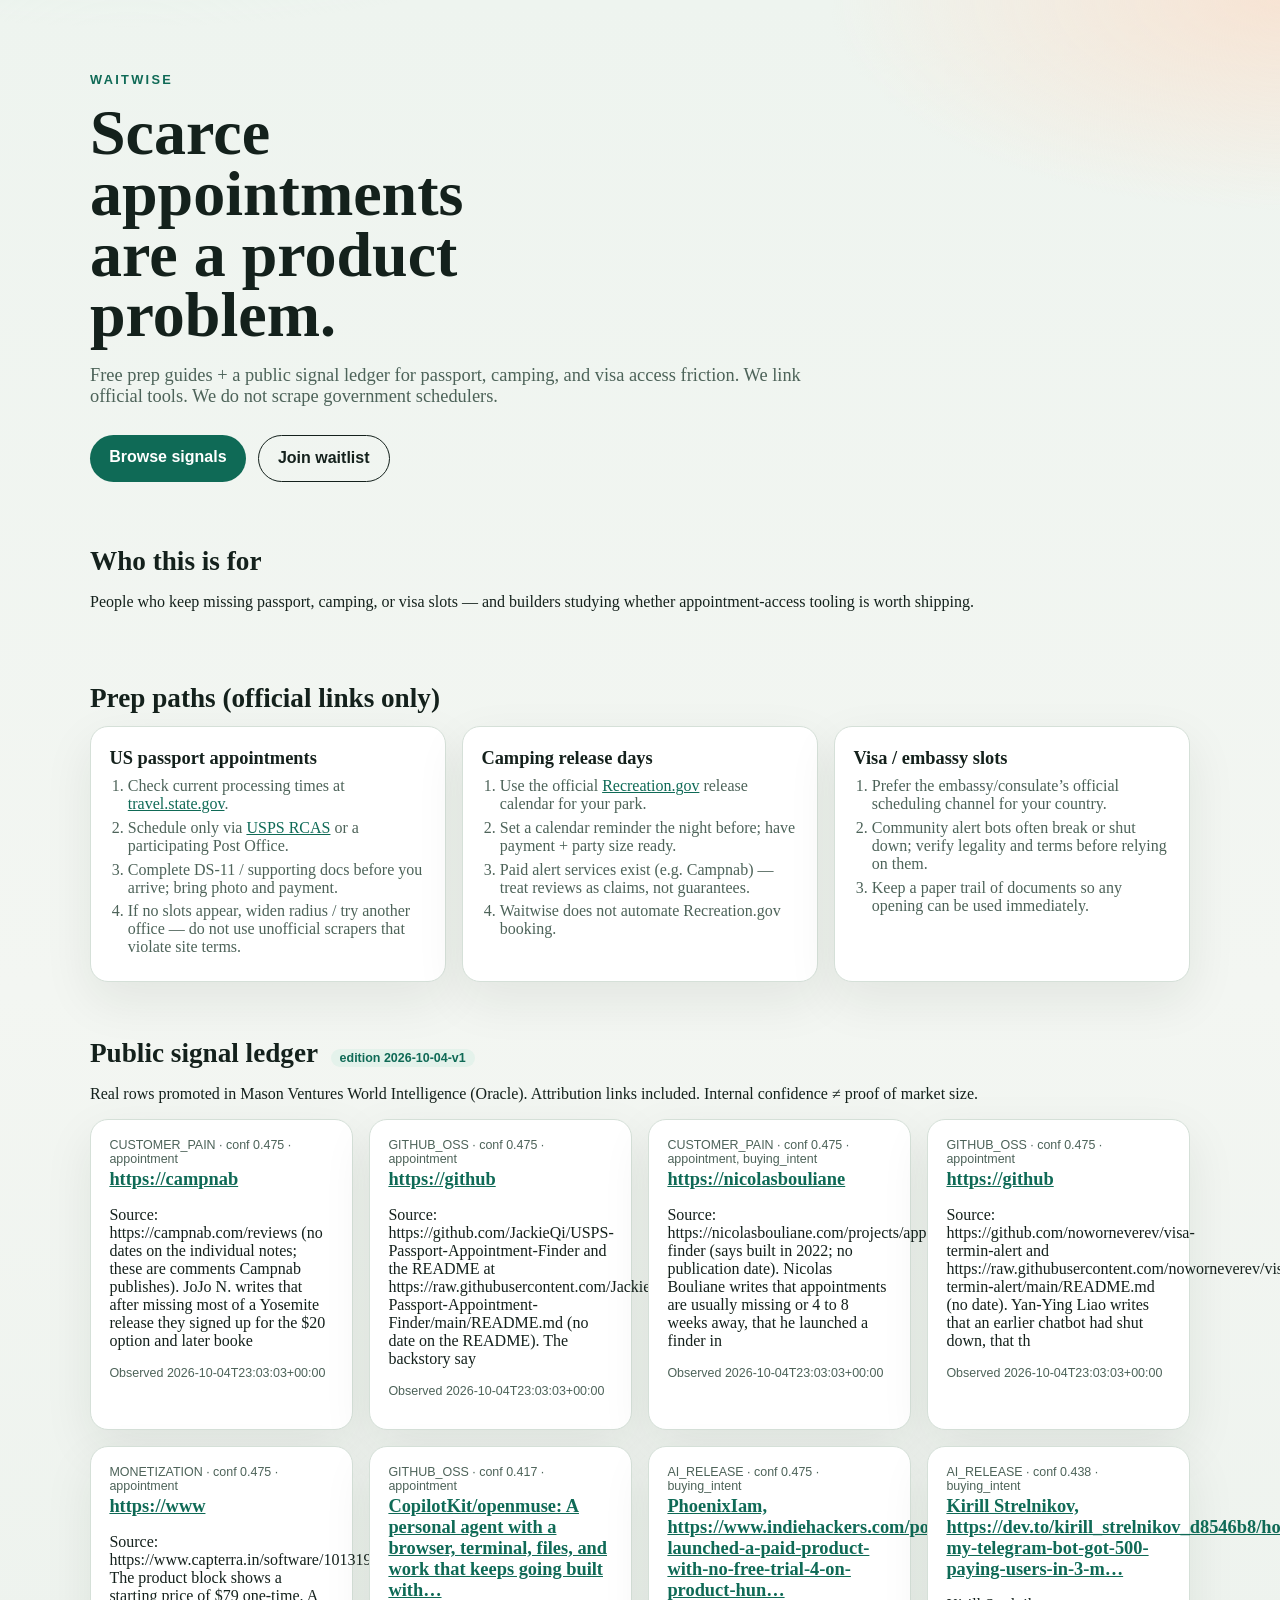
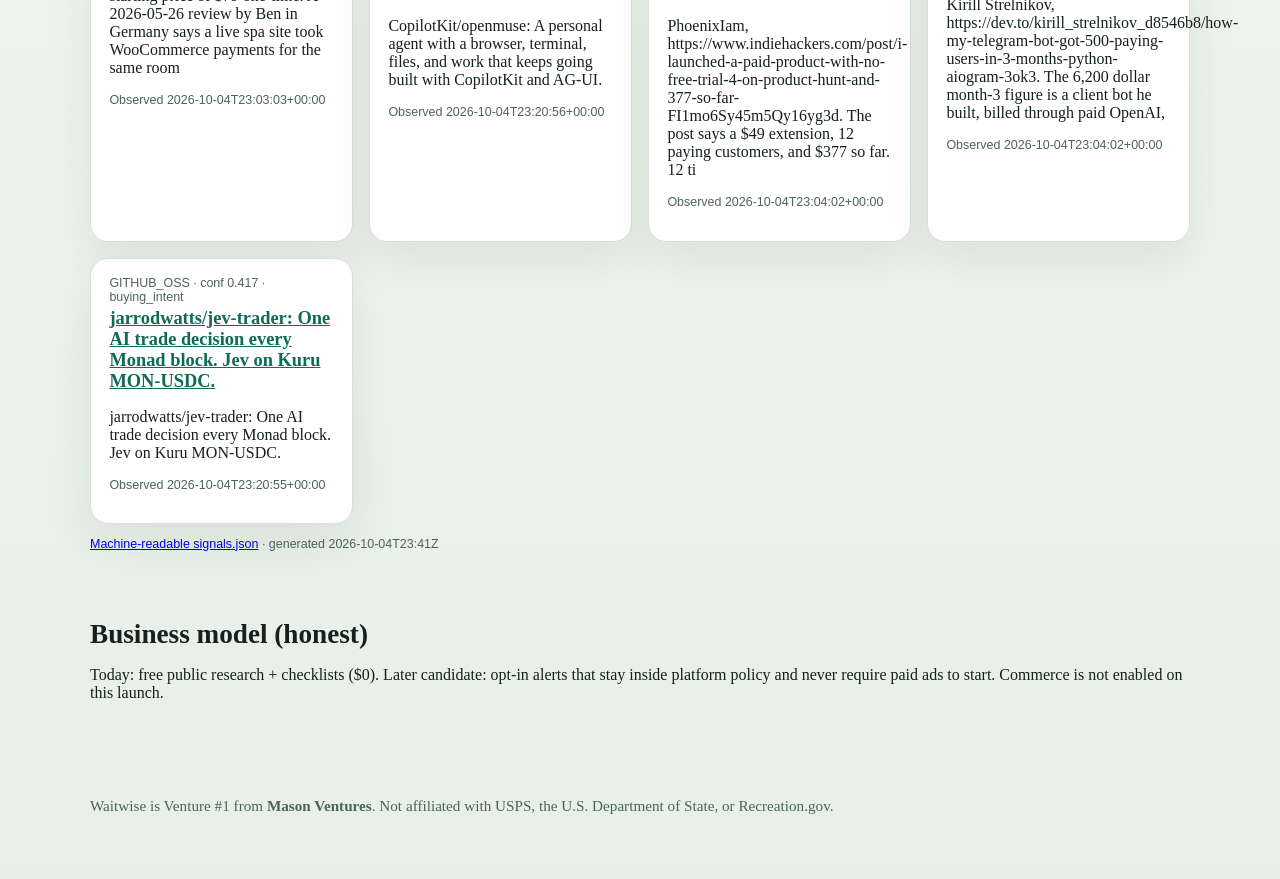
==== site/index.html @ 5b92182c "Launch Waitwise Venture #1: appointment-access guides and public signal ledger." ====
<!doctype html>
<html lang="en">
<head>
  <meta charset="utf-8" />
  <meta name="viewport" content="width=device-width, initial-scale=1" />
  <title>Waitwise — scarce appointment access, without the scrape</title>
  <meta name="description" content="Free public guides and a demand-signal ledger for passport, camping, and visa appointment friction. Official links only. Built by Mason Ventures." />
  <link rel="stylesheet" href="styles.css" />
</head>
<body>
  <header class="hero">
    <p class="brand">Waitwise</p>
    <h1>Scarce appointments are a product problem.</h1>
    <p class="lede">Free prep guides + a public signal ledger for passport, camping, and visa access friction. We link official tools. We do not scrape government schedulers.</p>
    <div class="cta">
      <a class="primary" href="#signals">Browse signals</a>
      <a class="secondary" href="https://github.com/masondaxton/waitwise/issues/new?labels=waitlist&title=Waitlist%3A%20alert%20me%20when%20legitimate%20alerts%20ship">Join waitlist</a>
    </div>
  </header>

  <main>
    <section>
      <h2>Who this is for</h2>
      <p>People who keep missing passport, camping, or visa slots — and builders studying whether appointment-access tooling is worth shipping.</p>
    </section>

    <section>
      <h2>Prep paths (official links only)</h2>
      <div class="grid">
        <article class="card">
          <h3>US passport appointments</h3>
          <ol>
            <li>Check current processing times at <a href="https://travel.state.gov/en/passports/apply/help/processing-time.html">travel.state.gov</a>.</li>
            <li>Schedule only via <a href="https://tools.usps.com/rcas.htm">USPS RCAS</a> or a participating Post Office.</li>
            <li>Complete DS-11 / supporting docs before you arrive; bring photo and payment.</li>
            <li>If no slots appear, widen radius / try another office — do not use unofficial scrapers that violate site terms.</li>
          </ol>
        </article>
        <article class="card">
          <h3>Camping release days</h3>
          <ol>
            <li>Use the official <a href="https://www.recreation.gov/">Recreation.gov</a> release calendar for your park.</li>
            <li>Set a calendar reminder the night before; have payment + party size ready.</li>
            <li>Paid alert services exist (e.g. Campnab) — treat reviews as claims, not guarantees.</li>
            <li>Waitwise does not automate Recreation.gov booking.</li>
          </ol>
        </article>
        <article class="card">
          <h3>Visa / embassy slots</h3>
          <ol>
            <li>Prefer the embassy/consulate’s official scheduling channel for your country.</li>
            <li>Community alert bots often break or shut down; verify legality and terms before relying on them.</li>
            <li>Keep a paper trail of documents so any opening can be used immediately.</li>
          </ol>
        </article>
      </div>
    </section>

    <section id="signals">
      <h2>Public signal ledger <span class="pill">edition 2026-10-04-v1</span></h2>
      <p>Real rows promoted in Mason Ventures World Intelligence (Oracle). Attribution links included. Internal confidence ≠ proof of market size.</p>
      <div class="grid">
        
<article class="card">
  <div class="meta">CUSTOMER_PAIN · conf 0.475 · appointment</div>
  <h3><a href="https://campnab.com/reviews" rel="noopener noreferrer">https://campnab</a></h3>
  <p>Source: https://campnab.com/reviews (no dates on the individual notes; these are comments Campnab publishes). JoJo N. writes that after missing most of a Yosemite release they signed up for the $20 option and later booke</p>
  <p class="obs">Observed 2026-10-04T23:03:03+00:00</p>
</article>
<article class="card">
  <div class="meta">GITHUB_OSS · conf 0.475 · appointment</div>
  <h3><a href="https://github.com/JackieQi/USPS-Passport-Appointment-Finder" rel="noopener noreferrer">https://github</a></h3>
  <p>Source: https://github.com/JackieQi/USPS-Passport-Appointment-Finder and the README at https://raw.githubusercontent.com/JackieQi/USPS-Passport-Appointment-Finder/main/README.md (no date on the README). The backstory say</p>
  <p class="obs">Observed 2026-10-04T23:03:03+00:00</p>
</article>
<article class="card">
  <div class="meta">CUSTOMER_PAIN · conf 0.475 · appointment, buying_intent</div>
  <h3><a href="https://nicolasbouliane.com/projects/appointment-finder" rel="noopener noreferrer">https://nicolasbouliane</a></h3>
  <p>Source: https://nicolasbouliane.com/projects/appointment-finder (says built in 2022; no publication date). Nicolas Bouliane writes that appointments are usually missing or 4 to 8 weeks away, that he launched a finder in </p>
  <p class="obs">Observed 2026-10-04T23:03:03+00:00</p>
</article>
<article class="card">
  <div class="meta">GITHUB_OSS · conf 0.475 · appointment</div>
  <h3><a href="https://github.com/noworneverev/visa-termin-alert" rel="noopener noreferrer">https://github</a></h3>
  <p>Source: https://github.com/noworneverev/visa-termin-alert and https://raw.githubusercontent.com/noworneverev/visa-termin-alert/main/README.md (no date). Yan-Ying Liao writes that an earlier chatbot had shut down, that th</p>
  <p class="obs">Observed 2026-10-04T23:03:03+00:00</p>
</article>
<article class="card">
  <div class="meta">MONETIZATION · conf 0.475 · appointment</div>
  <h3><a href="https://www.capterra.in/software/1013191/booknetic" rel="noopener noreferrer">https://www</a></h3>
  <p>Source: https://www.capterra.in/software/1013191/booknetic. The product block shows a starting price of $79 one-time. A 2026-05-26 review by Ben in Germany says a live spa site took WooCommerce payments for the same room</p>
  <p class="obs">Observed 2026-10-04T23:03:03+00:00</p>
</article>
<article class="card">
  <div class="meta">GITHUB_OSS · conf 0.417 · appointment</div>
  <h3><a href="https://github.com/CopilotKit/openmuse" rel="noopener noreferrer">CopilotKit/openmuse: A personal agent with a browser, terminal, files, and work that keeps going built with…</a></h3>
  <p>CopilotKit/openmuse: A personal agent with a browser, terminal, files, and work that keeps going built with CopilotKit and AG-UI.</p>
  <p class="obs">Observed 2026-10-04T23:20:56+00:00</p>
</article>
<article class="card">
  <div class="meta">AI_RELEASE · conf 0.475 · buying_intent</div>
  <h3><a href="https://www.indiehackers.com/post/i-launched-a-paid-product-with-no-free-trial-4-on-product-hunt-and-377-so-far-FI1mo6Sy45m5Qy16yg3d" rel="noopener noreferrer">PhoenixIam, https://www.indiehackers.com/post/i-launched-a-paid-product-with-no-free-trial-4-on-product-hun…</a></h3>
  <p>PhoenixIam, https://www.indiehackers.com/post/i-launched-a-paid-product-with-no-free-trial-4-on-product-hunt-and-377-so-far-FI1mo6Sy45m5Qy16yg3d. The post says a $49 extension, 12 paying customers, and $377 so far. 12 ti</p>
  <p class="obs">Observed 2026-10-04T23:04:02+00:00</p>
</article>
<article class="card">
  <div class="meta">AI_RELEASE · conf 0.438 · buying_intent</div>
  <h3><a href="https://dev.to/kirill_strelnikov_d8546b8/how-my-telegram-bot-got-500-paying-users-in-3-months-python-aiogram-3ok3" rel="noopener noreferrer">Kirill Strelnikov, https://dev.to/kirill_strelnikov_d8546b8/how-my-telegram-bot-got-500-paying-users-in-3-m…</a></h3>
  <p>Kirill Strelnikov, https://dev.to/kirill_strelnikov_d8546b8/how-my-telegram-bot-got-500-paying-users-in-3-months-python-aiogram-3ok3. The 6,200 dollar month-3 figure is a client bot he built, billed through paid OpenAI, </p>
  <p class="obs">Observed 2026-10-04T23:04:02+00:00</p>
</article>
<article class="card">
  <div class="meta">GITHUB_OSS · conf 0.417 · buying_intent</div>
  <h3><a href="https://github.com/jarrodwatts/jev-trader" rel="noopener noreferrer">jarrodwatts/jev-trader: One AI trade decision every Monad block. Jev on Kuru MON-USDC.</a></h3>
  <p>jarrodwatts/jev-trader: One AI trade decision every Monad block. Jev on Kuru MON-USDC.</p>
  <p class="obs">Observed 2026-10-04T23:20:55+00:00</p>
</article>
      </div>
      <p class="obs"><a href="signals.json">Machine-readable signals.json</a> · generated 2026-10-04T23:41Z</p>
    </section>

    <section>
      <h2>Business model (honest)</h2>
      <p>Today: free public research + checklists ($0). Later candidate: opt-in alerts that stay inside platform policy and never require paid ads to start. Commerce is not enabled on this launch.</p>
    </section>
  </main>

  <footer>
    <p>Waitwise is Venture #1 from <strong>Mason Ventures</strong>. Not affiliated with USPS, the U.S. Department of State, or Recreation.gov.</p>
  </footer>
</body>
</html>
---- site/styles.css ----
:root {
  --ink: #14211c;
  --muted: #4d6359;
  --paper: #f3f6f2;
  --panel: #ffffff;
  --accent: #0f6a56;
  --accent-2: #c45c26;
  --line: #d5e0d8;
  --shadow: 0 18px 50px rgba(20, 33, 28, 0.08);
  font-family: "Iowan Old Style", "Palatino Linotype", Palatino, "Book Antiqua", Georgia, serif;
}
* { box-sizing: border-box; }
body {
  margin: 0;
  color: var(--ink);
  background:
    radial-gradient(1200px 500px at 10% -10%, #dceee6 0%, transparent 55%),
    radial-gradient(900px 420px at 100% 0%, #f7e4d4 0%, transparent 50%),
    linear-gradient(180deg, #eef4ef 0%, var(--paper) 40%, #e7efe9 100%);
}
.hero, main, footer { width: min(1100px, calc(100% - 2rem)); margin: 0 auto; }
.hero { padding: 4.5rem 0 2.5rem; }
.brand {
  font-family: "Segoe UI", "Helvetica Neue", sans-serif;
  letter-spacing: 0.18em;
  text-transform: uppercase;
  font-size: 0.8rem;
  color: var(--accent);
  margin: 0 0 1rem;
  font-weight: 700;
}
h1 {
  font-size: clamp(2.4rem, 5vw, 4.2rem);
  line-height: 0.95;
  margin: 0 0 1rem;
  max-width: 12ch;
}
.lede { font-size: 1.15rem; color: var(--muted); max-width: 46rem; }
.cta { display: flex; flex-wrap: wrap; gap: 0.75rem; margin-top: 1.75rem; }
.cta a {
  font-family: "Segoe UI", "Helvetica Neue", sans-serif;
  text-decoration: none;
  padding: 0.85rem 1.2rem;
  border-radius: 999px;
  font-weight: 650;
}
.primary { background: var(--accent); color: white; }
.secondary { background: transparent; color: var(--ink); border: 1px solid var(--ink); }
section { padding: 1.5rem 0 2rem; }
h2 { font-size: 1.7rem; margin: 0 0 0.75rem; }
.grid {
  display: grid;
  grid-template-columns: repeat(auto-fit, minmax(260px, 1fr));
  gap: 1rem;
}
.card {
  background: var(--panel);
  border: 1px solid var(--line);
  border-radius: 18px;
  padding: 1.1rem 1.15rem 1.2rem;
  box-shadow: var(--shadow);
}
.card h3 { margin: 0.2rem 0 0.55rem; font-size: 1.15rem; }
.card a { color: var(--accent); }
.meta, .obs, .pill {
  font-family: "Segoe UI", "Helvetica Neue", sans-serif;
  font-size: 0.78rem;
  color: var(--muted);
}
.pill {
  display: inline-block;
  margin-left: 0.4rem;
  padding: 0.15rem 0.55rem;
  border-radius: 999px;
  background: #e4f2eb;
  color: var(--accent);
}
ol { margin: 0; padding-left: 1.15rem; color: var(--muted); }
li { margin: 0.35rem 0; }
footer { padding: 2rem 0 3rem; color: var(--muted); font-size: 0.95rem; }
@media (max-width: 640px) {
  h1 { max-width: none; }
}
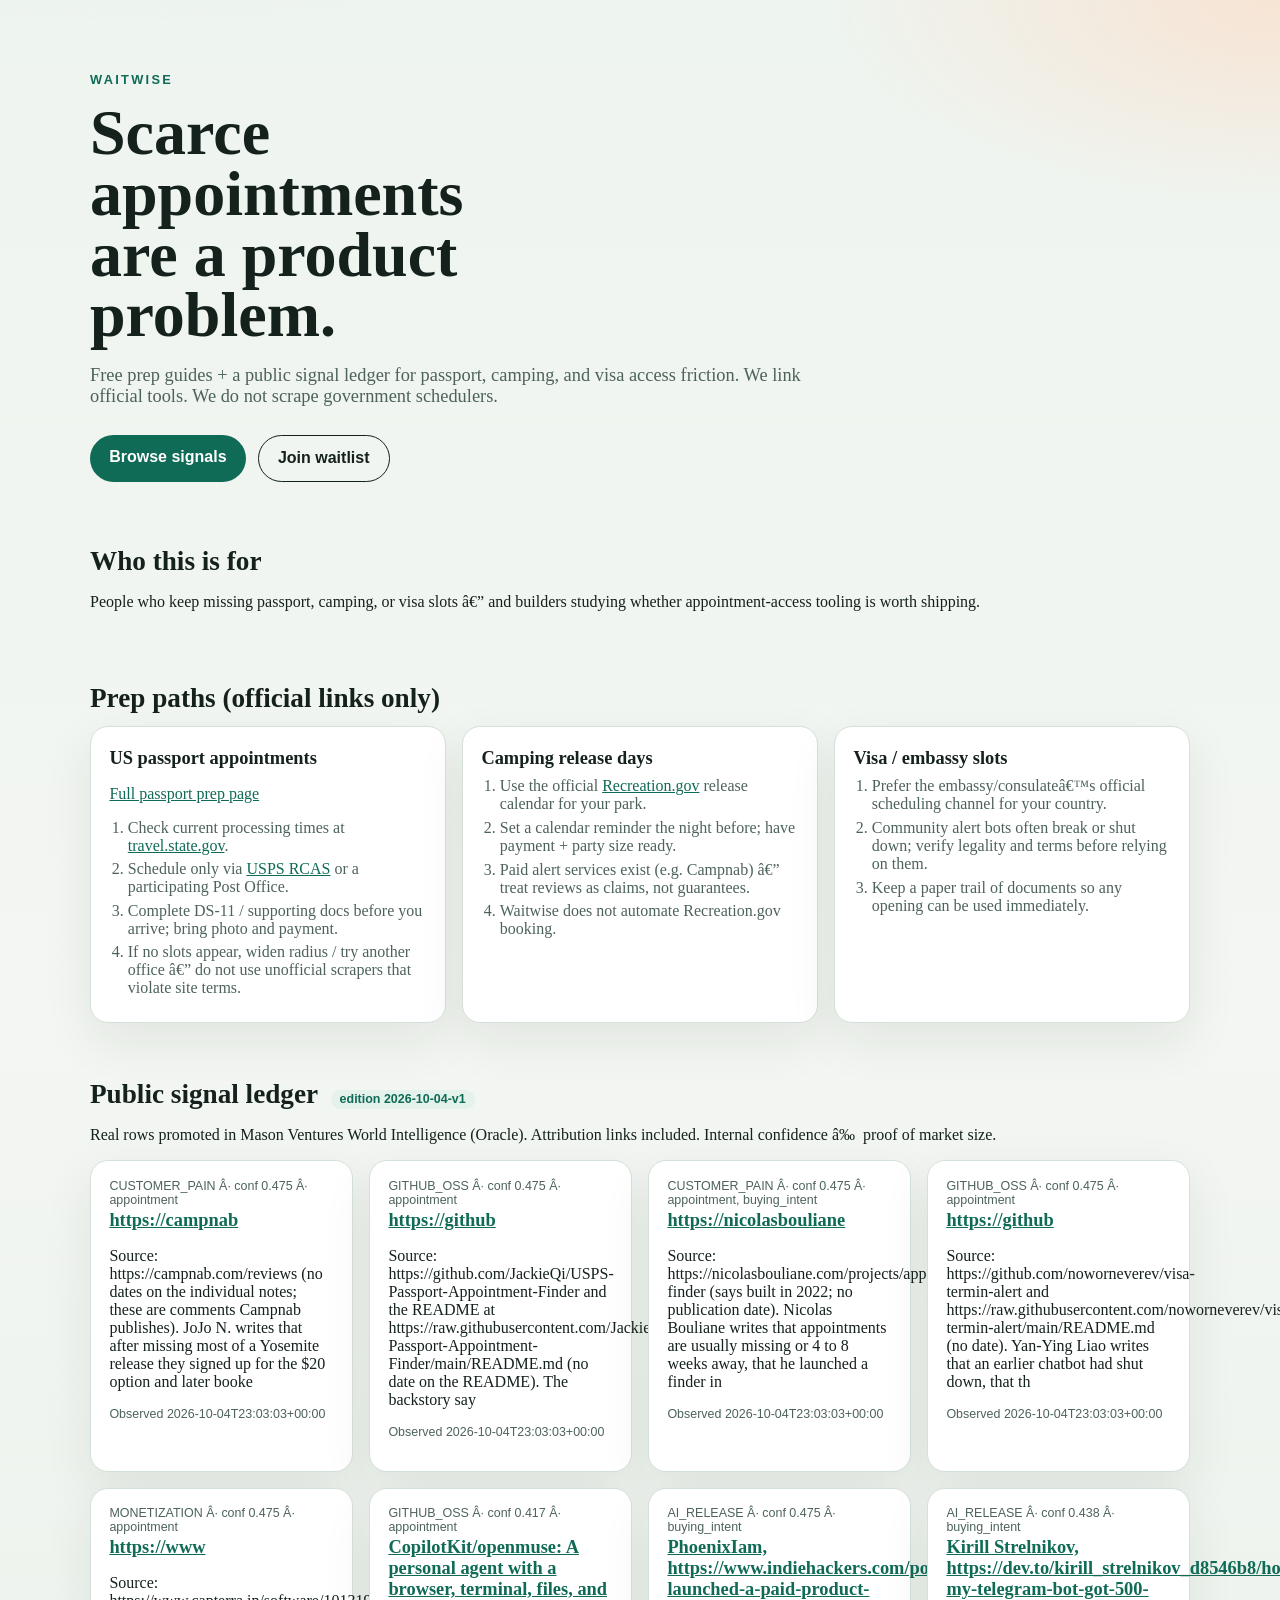
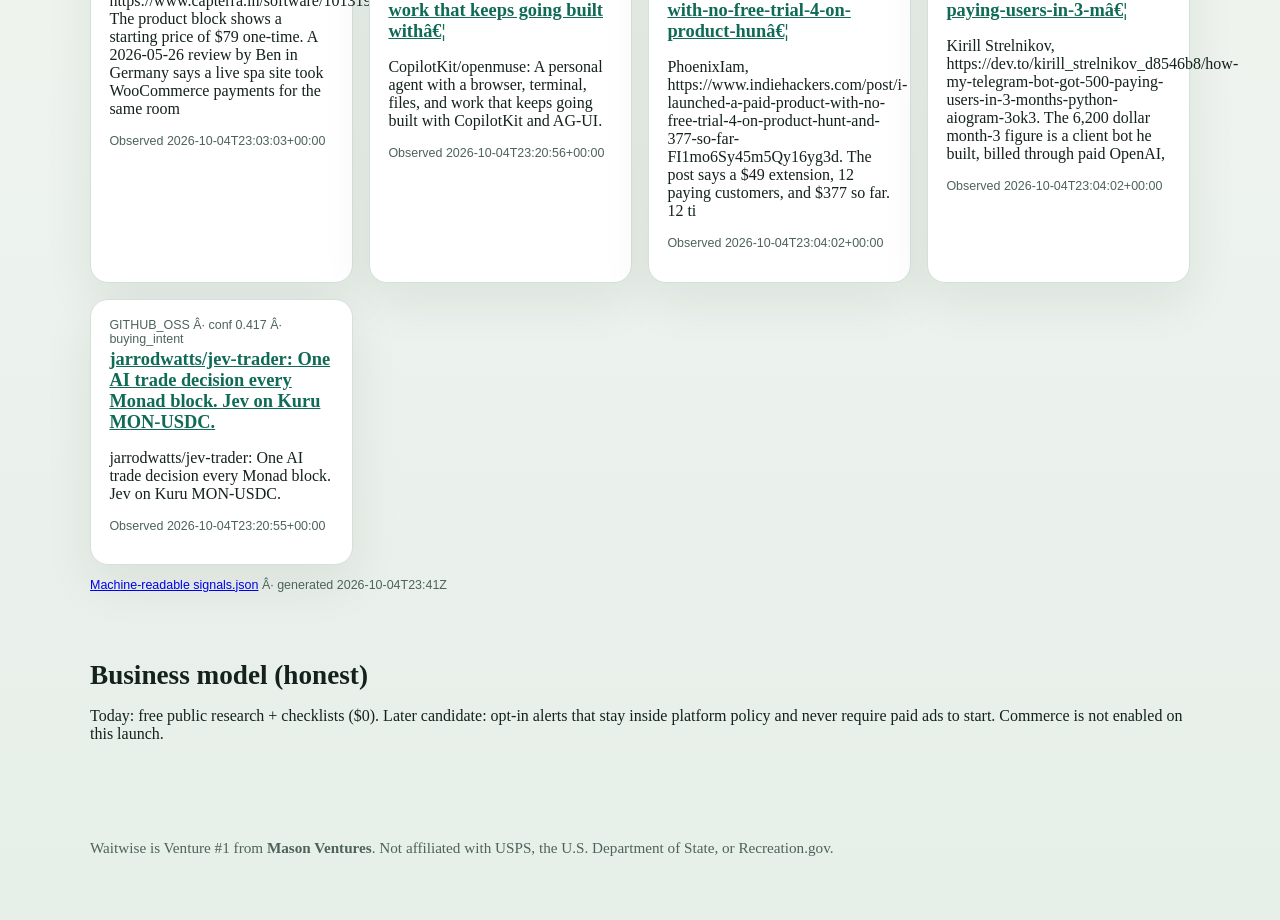
==== commit cfe76c18: "Add passport prep page and v0.1 prep pack for organic  experiment." ====
--- a/site/index.html
+++ b/site/index.html
@@ -1,9 +1,9 @@
-<!doctype html>
+﻿<!doctype html>
 <html lang="en">
 <head>
   <meta charset="utf-8" />
   <meta name="viewport" content="width=device-width, initial-scale=1" />
-  <title>Waitwise — scarce appointment access, without the scrape</title>
+  <title>Waitwise â€” scarce appointment access, without the scrape</title>
   <meta name="description" content="Free public guides and a demand-signal ledger for passport, camping, and visa appointment friction. Official links only. Built by Mason Ventures." />
   <link rel="stylesheet" href="styles.css" />
 </head>
@@ -21,7 +21,7 @@
   <main>
     <section>
       <h2>Who this is for</h2>
-      <p>People who keep missing passport, camping, or visa slots — and builders studying whether appointment-access tooling is worth shipping.</p>
+      <p>People who keep missing passport, camping, or visa slots â€” and builders studying whether appointment-access tooling is worth shipping.</p>
     </section>
 
     <section>
@@ -29,11 +29,12 @@
       <div class="grid">
         <article class="card">
           <h3>US passport appointments</h3>
+          <p><a href="passport-appointment-prep.html">Full passport prep page</a></p>
           <ol>
             <li>Check current processing times at <a href="https://travel.state.gov/en/passports/apply/help/processing-time.html">travel.state.gov</a>.</li>
             <li>Schedule only via <a href="https://tools.usps.com/rcas.htm">USPS RCAS</a> or a participating Post Office.</li>
             <li>Complete DS-11 / supporting docs before you arrive; bring photo and payment.</li>
-            <li>If no slots appear, widen radius / try another office — do not use unofficial scrapers that violate site terms.</li>
+            <li>If no slots appear, widen radius / try another office â€” do not use unofficial scrapers that violate site terms.</li>
           </ol>
         </article>
         <article class="card">
@@ -41,14 +42,14 @@
           <ol>
             <li>Use the official <a href="https://www.recreation.gov/">Recreation.gov</a> release calendar for your park.</li>
             <li>Set a calendar reminder the night before; have payment + party size ready.</li>
-            <li>Paid alert services exist (e.g. Campnab) — treat reviews as claims, not guarantees.</li>
+            <li>Paid alert services exist (e.g. Campnab) â€” treat reviews as claims, not guarantees.</li>
             <li>Waitwise does not automate Recreation.gov booking.</li>
           </ol>
         </article>
         <article class="card">
           <h3>Visa / embassy slots</h3>
           <ol>
-            <li>Prefer the embassy/consulate’s official scheduling channel for your country.</li>
+            <li>Prefer the embassy/consulateâ€™s official scheduling channel for your country.</li>
             <li>Community alert bots often break or shut down; verify legality and terms before relying on them.</li>
             <li>Keep a paper trail of documents so any opening can be used immediately.</li>
           </ol>
@@ -58,65 +59,65 @@
 
     <section id="signals">
       <h2>Public signal ledger <span class="pill">edition 2026-10-04-v1</span></h2>
-      <p>Real rows promoted in Mason Ventures World Intelligence (Oracle). Attribution links included. Internal confidence ≠ proof of market size.</p>
+      <p>Real rows promoted in Mason Ventures World Intelligence (Oracle). Attribution links included. Internal confidence â‰  proof of market size.</p>
       <div class="grid">
         
 <article class="card">
-  <div class="meta">CUSTOMER_PAIN · conf 0.475 · appointment</div>
+  <div class="meta">CUSTOMER_PAIN Â· conf 0.475 Â· appointment</div>
   <h3><a href="https://campnab.com/reviews" rel="noopener noreferrer">https://campnab</a></h3>
   <p>Source: https://campnab.com/reviews (no dates on the individual notes; these are comments Campnab publishes). JoJo N. writes that after missing most of a Yosemite release they signed up for the $20 option and later booke</p>
   <p class="obs">Observed 2026-10-04T23:03:03+00:00</p>
 </article>
 <article class="card">
-  <div class="meta">GITHUB_OSS · conf 0.475 · appointment</div>
+  <div class="meta">GITHUB_OSS Â· conf 0.475 Â· appointment</div>
   <h3><a href="https://github.com/JackieQi/USPS-Passport-Appointment-Finder" rel="noopener noreferrer">https://github</a></h3>
   <p>Source: https://github.com/JackieQi/USPS-Passport-Appointment-Finder and the README at https://raw.githubusercontent.com/JackieQi/USPS-Passport-Appointment-Finder/main/README.md (no date on the README). The backstory say</p>
   <p class="obs">Observed 2026-10-04T23:03:03+00:00</p>
 </article>
 <article class="card">
-  <div class="meta">CUSTOMER_PAIN · conf 0.475 · appointment, buying_intent</div>
+  <div class="meta">CUSTOMER_PAIN Â· conf 0.475 Â· appointment, buying_intent</div>
   <h3><a href="https://nicolasbouliane.com/projects/appointment-finder" rel="noopener noreferrer">https://nicolasbouliane</a></h3>
   <p>Source: https://nicolasbouliane.com/projects/appointment-finder (says built in 2022; no publication date). Nicolas Bouliane writes that appointments are usually missing or 4 to 8 weeks away, that he launched a finder in </p>
   <p class="obs">Observed 2026-10-04T23:03:03+00:00</p>
 </article>
 <article class="card">
-  <div class="meta">GITHUB_OSS · conf 0.475 · appointment</div>
+  <div class="meta">GITHUB_OSS Â· conf 0.475 Â· appointment</div>
   <h3><a href="https://github.com/noworneverev/visa-termin-alert" rel="noopener noreferrer">https://github</a></h3>
   <p>Source: https://github.com/noworneverev/visa-termin-alert and https://raw.githubusercontent.com/noworneverev/visa-termin-alert/main/README.md (no date). Yan-Ying Liao writes that an earlier chatbot had shut down, that th</p>
   <p class="obs">Observed 2026-10-04T23:03:03+00:00</p>
 </article>
 <article class="card">
-  <div class="meta">MONETIZATION · conf 0.475 · appointment</div>
+  <div class="meta">MONETIZATION Â· conf 0.475 Â· appointment</div>
   <h3><a href="https://www.capterra.in/software/1013191/booknetic" rel="noopener noreferrer">https://www</a></h3>
   <p>Source: https://www.capterra.in/software/1013191/booknetic. The product block shows a starting price of $79 one-time. A 2026-05-26 review by Ben in Germany says a live spa site took WooCommerce payments for the same room</p>
   <p class="obs">Observed 2026-10-04T23:03:03+00:00</p>
 </article>
 <article class="card">
-  <div class="meta">GITHUB_OSS · conf 0.417 · appointment</div>
-  <h3><a href="https://github.com/CopilotKit/openmuse" rel="noopener noreferrer">CopilotKit/openmuse: A personal agent with a browser, terminal, files, and work that keeps going built with…</a></h3>
+  <div class="meta">GITHUB_OSS Â· conf 0.417 Â· appointment</div>
+  <h3><a href="https://github.com/CopilotKit/openmuse" rel="noopener noreferrer">CopilotKit/openmuse: A personal agent with a browser, terminal, files, and work that keeps going built withâ€¦</a></h3>
   <p>CopilotKit/openmuse: A personal agent with a browser, terminal, files, and work that keeps going built with CopilotKit and AG-UI.</p>
   <p class="obs">Observed 2026-10-04T23:20:56+00:00</p>
 </article>
 <article class="card">
-  <div class="meta">AI_RELEASE · conf 0.475 · buying_intent</div>
-  <h3><a href="https://www.indiehackers.com/post/i-launched-a-paid-product-with-no-free-trial-4-on-product-hunt-and-377-so-far-FI1mo6Sy45m5Qy16yg3d" rel="noopener noreferrer">PhoenixIam, https://www.indiehackers.com/post/i-launched-a-paid-product-with-no-free-trial-4-on-product-hun…</a></h3>
+  <div class="meta">AI_RELEASE Â· conf 0.475 Â· buying_intent</div>
+  <h3><a href="https://www.indiehackers.com/post/i-launched-a-paid-product-with-no-free-trial-4-on-product-hunt-and-377-so-far-FI1mo6Sy45m5Qy16yg3d" rel="noopener noreferrer">PhoenixIam, https://www.indiehackers.com/post/i-launched-a-paid-product-with-no-free-trial-4-on-product-hunâ€¦</a></h3>
   <p>PhoenixIam, https://www.indiehackers.com/post/i-launched-a-paid-product-with-no-free-trial-4-on-product-hunt-and-377-so-far-FI1mo6Sy45m5Qy16yg3d. The post says a $49 extension, 12 paying customers, and $377 so far. 12 ti</p>
   <p class="obs">Observed 2026-10-04T23:04:02+00:00</p>
 </article>
 <article class="card">
-  <div class="meta">AI_RELEASE · conf 0.438 · buying_intent</div>
-  <h3><a href="https://dev.to/kirill_strelnikov_d8546b8/how-my-telegram-bot-got-500-paying-users-in-3-months-python-aiogram-3ok3" rel="noopener noreferrer">Kirill Strelnikov, https://dev.to/kirill_strelnikov_d8546b8/how-my-telegram-bot-got-500-paying-users-in-3-m…</a></h3>
+  <div class="meta">AI_RELEASE Â· conf 0.438 Â· buying_intent</div>
+  <h3><a href="https://dev.to/kirill_strelnikov_d8546b8/how-my-telegram-bot-got-500-paying-users-in-3-months-python-aiogram-3ok3" rel="noopener noreferrer">Kirill Strelnikov, https://dev.to/kirill_strelnikov_d8546b8/how-my-telegram-bot-got-500-paying-users-in-3-mâ€¦</a></h3>
   <p>Kirill Strelnikov, https://dev.to/kirill_strelnikov_d8546b8/how-my-telegram-bot-got-500-paying-users-in-3-months-python-aiogram-3ok3. The 6,200 dollar month-3 figure is a client bot he built, billed through paid OpenAI, </p>
   <p class="obs">Observed 2026-10-04T23:04:02+00:00</p>
 </article>
 <article class="card">
-  <div class="meta">GITHUB_OSS · conf 0.417 · buying_intent</div>
+  <div class="meta">GITHUB_OSS Â· conf 0.417 Â· buying_intent</div>
   <h3><a href="https://github.com/jarrodwatts/jev-trader" rel="noopener noreferrer">jarrodwatts/jev-trader: One AI trade decision every Monad block. Jev on Kuru MON-USDC.</a></h3>
   <p>jarrodwatts/jev-trader: One AI trade decision every Monad block. Jev on Kuru MON-USDC.</p>
   <p class="obs">Observed 2026-10-04T23:20:55+00:00</p>
 </article>
       </div>
-      <p class="obs"><a href="signals.json">Machine-readable signals.json</a> · generated 2026-10-04T23:41Z</p>
+      <p class="obs"><a href="signals.json">Machine-readable signals.json</a> Â· generated 2026-10-04T23:41Z</p>
     </section>
 
     <section>
@@ -130,3 +131,4 @@
   </footer>
 </body>
 </html>
+
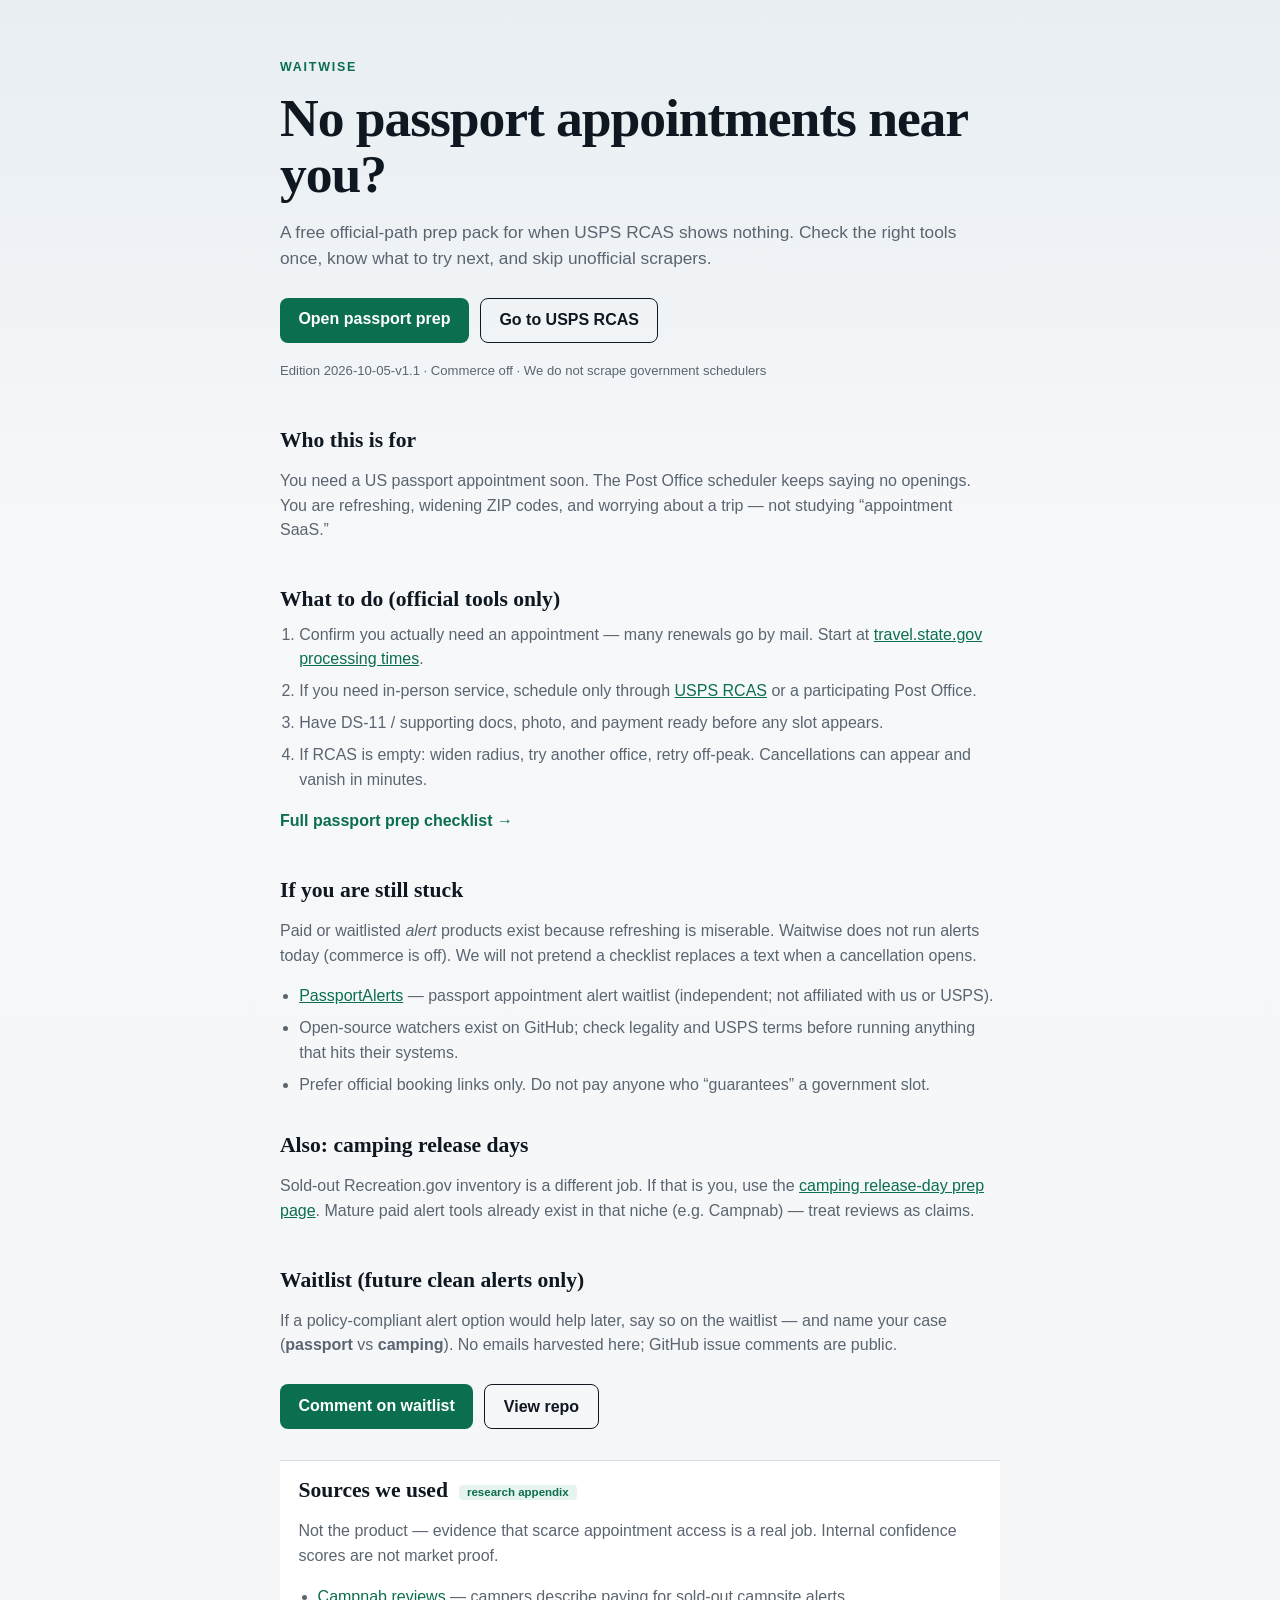
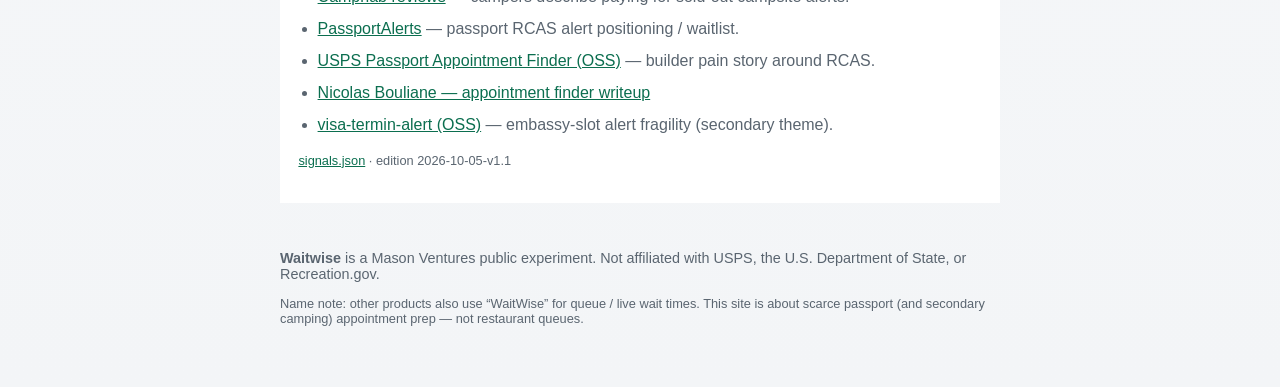
==== commit 1ac76d51: "Reposition Waitwise to passport-primary product edition v1.1. Closes research-site specimen: demote " ====
--- a/site/index.html
+++ b/site/index.html
@@ -3,132 +3,82 @@
 <head>
   <meta charset="utf-8" />
   <meta name="viewport" content="width=device-width, initial-scale=1" />
-  <title>Waitwise â€” scarce appointment access, without the scrape</title>
-  <meta name="description" content="Free public guides and a demand-signal ledger for passport, camping, and visa appointment friction. Official links only. Built by Mason Ventures." />
+  <title>Waitwise — US passport appointment prep (official path, no scrapers)</title>
+  <meta name="description" content="When USPS passport appointments show no availability: official prep checklist, what to do next, and an honest map of alert alternatives. No scrapers. Free." />
+  <meta name="robots" content="index,follow" />
+  <link rel="canonical" href="https://masondaxton.github.io/waitwise/" />
   <link rel="stylesheet" href="styles.css" />
 </head>
 <body>
   <header class="hero">
     <p class="brand">Waitwise</p>
-    <h1>Scarce appointments are a product problem.</h1>
-    <p class="lede">Free prep guides + a public signal ledger for passport, camping, and visa access friction. We link official tools. We do not scrape government schedulers.</p>
+    <h1>No passport appointments near you?</h1>
+    <p class="lede">A free official-path prep pack for when USPS RCAS shows nothing. Check the right tools once, know what to try next, and skip unofficial scrapers.</p>
     <div class="cta">
-      <a class="primary" href="#signals">Browse signals</a>
-      <a class="secondary" href="https://github.com/masondaxton/waitwise/issues/new?labels=waitlist&title=Waitlist%3A%20alert%20me%20when%20legitimate%20alerts%20ship">Join waitlist</a>
+      <a class="primary" href="passport-appointment-prep.html">Open passport prep</a>
+      <a class="secondary" href="https://tools.usps.com/rcas.htm" rel="noopener noreferrer">Go to USPS RCAS</a>
     </div>
+    <p class="hero-note">Edition 2026-10-05-v1.1 · Commerce off · We do not scrape government schedulers</p>
   </header>
 
   <main>
     <section>
       <h2>Who this is for</h2>
-      <p>People who keep missing passport, camping, or visa slots â€” and builders studying whether appointment-access tooling is worth shipping.</p>
+      <p>You need a US passport appointment soon. The Post Office scheduler keeps saying no openings. You are refreshing, widening ZIP codes, and worrying about a trip — not studying “appointment SaaS.”</p>
     </section>
 
     <section>
-      <h2>Prep paths (official links only)</h2>
-      <div class="grid">
-        <article class="card">
-          <h3>US passport appointments</h3>
-          <p><a href="passport-appointment-prep.html">Full passport prep page</a></p>
-          <ol>
-            <li>Check current processing times at <a href="https://travel.state.gov/en/passports/apply/help/processing-time.html">travel.state.gov</a>.</li>
-            <li>Schedule only via <a href="https://tools.usps.com/rcas.htm">USPS RCAS</a> or a participating Post Office.</li>
-            <li>Complete DS-11 / supporting docs before you arrive; bring photo and payment.</li>
-            <li>If no slots appear, widen radius / try another office â€” do not use unofficial scrapers that violate site terms.</li>
-          </ol>
-        </article>
-        <article class="card">
-          <h3>Camping release days</h3>
-          <ol>
-            <li>Use the official <a href="https://www.recreation.gov/">Recreation.gov</a> release calendar for your park.</li>
-            <li>Set a calendar reminder the night before; have payment + party size ready.</li>
-            <li>Paid alert services exist (e.g. Campnab) â€” treat reviews as claims, not guarantees.</li>
-            <li>Waitwise does not automate Recreation.gov booking.</li>
-          </ol>
-        </article>
-        <article class="card">
-          <h3>Visa / embassy slots</h3>
-          <ol>
-            <li>Prefer the embassy/consulateâ€™s official scheduling channel for your country.</li>
-            <li>Community alert bots often break or shut down; verify legality and terms before relying on them.</li>
-            <li>Keep a paper trail of documents so any opening can be used immediately.</li>
-          </ol>
-        </article>
+      <h2>What to do (official tools only)</h2>
+      <ol class="steps">
+        <li>Confirm you actually need an appointment — many renewals go by mail. Start at <a href="https://travel.state.gov/en/passports/apply/help/processing-time.html" rel="noopener noreferrer">travel.state.gov processing times</a>.</li>
+        <li>If you need in-person service, schedule only through <a href="https://tools.usps.com/rcas.htm" rel="noopener noreferrer">USPS RCAS</a> or a participating Post Office.</li>
+        <li>Have DS-11 / supporting docs, photo, and payment ready before any slot appears.</li>
+        <li>If RCAS is empty: widen radius, try another office, retry off-peak. Cancellations can appear and vanish in minutes.</li>
+      </ol>
+      <p><a class="text-link" href="passport-appointment-prep.html">Full passport prep checklist →</a></p>
+    </section>
+
+    <section>
+      <h2>If you are still stuck</h2>
+      <p>Paid or waitlisted <em>alert</em> products exist because refreshing is miserable. Waitwise does not run alerts today (commerce is off). We will not pretend a checklist replaces a text when a cancellation opens.</p>
+      <ul class="plain">
+        <li><a href="https://passportalerts.com/" rel="noopener noreferrer">PassportAlerts</a> — passport appointment alert waitlist (independent; not affiliated with us or USPS).</li>
+        <li>Open-source watchers exist on GitHub; check legality and USPS terms before running anything that hits their systems.</li>
+        <li>Prefer official booking links only. Do not pay anyone who “guarantees” a government slot.</li>
+      </ul>
+    </section>
+
+    <section>
+      <h2>Also: camping release days</h2>
+      <p>Sold-out Recreation.gov inventory is a different job. If that is you, use the <a href="camping-reservation-prep.html">camping release-day prep page</a>. Mature paid alert tools already exist in that niche (e.g. Campnab) — treat reviews as claims.</p>
+    </section>
+
+    <section id="waitlist">
+      <h2>Waitlist (future clean alerts only)</h2>
+      <p>If a policy-compliant alert option would help later, say so on the waitlist — and name your case (<strong>passport</strong> vs <strong>camping</strong>). No emails harvested here; GitHub issue comments are public.</p>
+      <div class="cta">
+        <a class="primary" href="https://github.com/masondaxton/waitwise/issues/1">Comment on waitlist</a>
+        <a class="secondary" href="https://github.com/masondaxton/waitwise">View repo</a>
       </div>
     </section>
 
-    <section id="signals">
-      <h2>Public signal ledger <span class="pill">edition 2026-10-04-v1</span></h2>
-      <p>Real rows promoted in Mason Ventures World Intelligence (Oracle). Attribution links included. Internal confidence â‰  proof of market size.</p>
-      <div class="grid">
-        
-<article class="card">
-  <div class="meta">CUSTOMER_PAIN Â· conf 0.475 Â· appointment</div>
-  <h3><a href="https://campnab.com/reviews" rel="noopener noreferrer">https://campnab</a></h3>
-  <p>Source: https://campnab.com/reviews (no dates on the individual notes; these are comments Campnab publishes). JoJo N. writes that after missing most of a Yosemite release they signed up for the $20 option and later booke</p>
-  <p class="obs">Observed 2026-10-04T23:03:03+00:00</p>
-</article>
-<article class="card">
-  <div class="meta">GITHUB_OSS Â· conf 0.475 Â· appointment</div>
-  <h3><a href="https://github.com/JackieQi/USPS-Passport-Appointment-Finder" rel="noopener noreferrer">https://github</a></h3>
-  <p>Source: https://github.com/JackieQi/USPS-Passport-Appointment-Finder and the README at https://raw.githubusercontent.com/JackieQi/USPS-Passport-Appointment-Finder/main/README.md (no date on the README). The backstory say</p>
-  <p class="obs">Observed 2026-10-04T23:03:03+00:00</p>
-</article>
-<article class="card">
-  <div class="meta">CUSTOMER_PAIN Â· conf 0.475 Â· appointment, buying_intent</div>
-  <h3><a href="https://nicolasbouliane.com/projects/appointment-finder" rel="noopener noreferrer">https://nicolasbouliane</a></h3>
-  <p>Source: https://nicolasbouliane.com/projects/appointment-finder (says built in 2022; no publication date). Nicolas Bouliane writes that appointments are usually missing or 4 to 8 weeks away, that he launched a finder in </p>
-  <p class="obs">Observed 2026-10-04T23:03:03+00:00</p>
-</article>
-<article class="card">
-  <div class="meta">GITHUB_OSS Â· conf 0.475 Â· appointment</div>
-  <h3><a href="https://github.com/noworneverev/visa-termin-alert" rel="noopener noreferrer">https://github</a></h3>
-  <p>Source: https://github.com/noworneverev/visa-termin-alert and https://raw.githubusercontent.com/noworneverev/visa-termin-alert/main/README.md (no date). Yan-Ying Liao writes that an earlier chatbot had shut down, that th</p>
-  <p class="obs">Observed 2026-10-04T23:03:03+00:00</p>
-</article>
-<article class="card">
-  <div class="meta">MONETIZATION Â· conf 0.475 Â· appointment</div>
-  <h3><a href="https://www.capterra.in/software/1013191/booknetic" rel="noopener noreferrer">https://www</a></h3>
-  <p>Source: https://www.capterra.in/software/1013191/booknetic. The product block shows a starting price of $79 one-time. A 2026-05-26 review by Ben in Germany says a live spa site took WooCommerce payments for the same room</p>
-  <p class="obs">Observed 2026-10-04T23:03:03+00:00</p>
-</article>
-<article class="card">
-  <div class="meta">GITHUB_OSS Â· conf 0.417 Â· appointment</div>
-  <h3><a href="https://github.com/CopilotKit/openmuse" rel="noopener noreferrer">CopilotKit/openmuse: A personal agent with a browser, terminal, files, and work that keeps going built withâ€¦</a></h3>
-  <p>CopilotKit/openmuse: A personal agent with a browser, terminal, files, and work that keeps going built with CopilotKit and AG-UI.</p>
-  <p class="obs">Observed 2026-10-04T23:20:56+00:00</p>
-</article>
-<article class="card">
-  <div class="meta">AI_RELEASE Â· conf 0.475 Â· buying_intent</div>
-  <h3><a href="https://www.indiehackers.com/post/i-launched-a-paid-product-with-no-free-trial-4-on-product-hunt-and-377-so-far-FI1mo6Sy45m5Qy16yg3d" rel="noopener noreferrer">PhoenixIam, https://www.indiehackers.com/post/i-launched-a-paid-product-with-no-free-trial-4-on-product-hunâ€¦</a></h3>
-  <p>PhoenixIam, https://www.indiehackers.com/post/i-launched-a-paid-product-with-no-free-trial-4-on-product-hunt-and-377-so-far-FI1mo6Sy45m5Qy16yg3d. The post says a $49 extension, 12 paying customers, and $377 so far. 12 ti</p>
-  <p class="obs">Observed 2026-10-04T23:04:02+00:00</p>
-</article>
-<article class="card">
-  <div class="meta">AI_RELEASE Â· conf 0.438 Â· buying_intent</div>
-  <h3><a href="https://dev.to/kirill_strelnikov_d8546b8/how-my-telegram-bot-got-500-paying-users-in-3-months-python-aiogram-3ok3" rel="noopener noreferrer">Kirill Strelnikov, https://dev.to/kirill_strelnikov_d8546b8/how-my-telegram-bot-got-500-paying-users-in-3-mâ€¦</a></h3>
-  <p>Kirill Strelnikov, https://dev.to/kirill_strelnikov_d8546b8/how-my-telegram-bot-got-500-paying-users-in-3-months-python-aiogram-3ok3. The 6,200 dollar month-3 figure is a client bot he built, billed through paid OpenAI, </p>
-  <p class="obs">Observed 2026-10-04T23:04:02+00:00</p>
-</article>
-<article class="card">
-  <div class="meta">GITHUB_OSS Â· conf 0.417 Â· buying_intent</div>
-  <h3><a href="https://github.com/jarrodwatts/jev-trader" rel="noopener noreferrer">jarrodwatts/jev-trader: One AI trade decision every Monad block. Jev on Kuru MON-USDC.</a></h3>
-  <p>jarrodwatts/jev-trader: One AI trade decision every Monad block. Jev on Kuru MON-USDC.</p>
-  <p class="obs">Observed 2026-10-04T23:20:55+00:00</p>
-</article>
-      </div>
-      <p class="obs"><a href="signals.json">Machine-readable signals.json</a> Â· generated 2026-10-04T23:41Z</p>
-    </section>
-
-    <section>
-      <h2>Business model (honest)</h2>
-      <p>Today: free public research + checklists ($0). Later candidate: opt-in alerts that stay inside platform policy and never require paid ads to start. Commerce is not enabled on this launch.</p>
+    <section id="sources" class="sources">
+      <h2>Sources we used <span class="pill">research appendix</span></h2>
+      <p>Not the product — evidence that scarce appointment access is a real job. Internal confidence scores are not market proof.</p>
+      <ul class="plain">
+        <li><a href="https://campnab.com/reviews" rel="noopener noreferrer">Campnab reviews</a> — campers describe paying for sold-out campsite alerts.</li>
+        <li><a href="https://passportalerts.com/" rel="noopener noreferrer">PassportAlerts</a> — passport RCAS alert positioning / waitlist.</li>
+        <li><a href="https://github.com/JackieQi/USPS-Passport-Appointment-Finder" rel="noopener noreferrer">USPS Passport Appointment Finder (OSS)</a> — builder pain story around RCAS.</li>
+        <li><a href="https://nicolasbouliane.com/projects/appointment-finder" rel="noopener noreferrer">Nicolas Bouliane — appointment finder writeup</a></li>
+        <li><a href="https://github.com/noworneverev/visa-termin-alert" rel="noopener noreferrer">visa-termin-alert (OSS)</a> — embassy-slot alert fragility (secondary theme).</li>
+      </ul>
+      <p class="obs"><a href="signals.json">signals.json</a> · edition 2026-10-05-v1.1</p>
     </section>
   </main>
 
   <footer>
-    <p>Waitwise is Venture #1 from <strong>Mason Ventures</strong>. Not affiliated with USPS, the U.S. Department of State, or Recreation.gov.</p>
+    <p><strong>Waitwise</strong> is a Mason Ventures public experiment. Not affiliated with USPS, the U.S. Department of State, or Recreation.gov.</p>
+    <p class="obs">Name note: other products also use “WaitWise” for queue / live wait times. This site is about scarce passport (and secondary camping) appointment prep — not restaurant queues.</p>
   </footer>
 </body>
 </html>
-
--- a/site/styles.css
+++ b/site/styles.css
@@ -1,84 +1,123 @@
-
 :root {
-  --ink: #14211c;
-  --muted: #4d6359;
-  --paper: #f3f6f2;
+  --ink: #0f1720;
+  --muted: #5a6570;
+  --paper: #f7f8fa;
   --panel: #ffffff;
-  --accent: #0f6a56;
-  --accent-2: #c45c26;
-  --line: #d5e0d8;
-  --shadow: 0 18px 50px rgba(20, 33, 28, 0.08);
-  font-family: "Iowan Old Style", "Palatino Linotype", Palatino, "Book Antiqua", Georgia, serif;
+  --accent: #0b6e4f;
+  --accent-ink: #ffffff;
+  --line: #d9dee5;
+  --warn: #8a4b12;
+  font-family: "Source Serif 4", "Libre Baskerville", "Georgia", serif;
 }
 * { box-sizing: border-box; }
 body {
   margin: 0;
   color: var(--ink);
   background:
-    radial-gradient(1200px 500px at 10% -10%, #dceee6 0%, transparent 55%),
-    radial-gradient(900px 420px at 100% 0%, #f7e4d4 0%, transparent 50%),
-    linear-gradient(180deg, #eef4ef 0%, var(--paper) 40%, #e7efe9 100%);
+    linear-gradient(180deg, #e8eef2 0%, var(--paper) 28%, #f3f5f7 100%);
 }
-.hero, main, footer { width: min(1100px, calc(100% - 2rem)); margin: 0 auto; }
-.hero { padding: 4.5rem 0 2.5rem; }
+.hero, main, footer {
+  width: min(720px, calc(100% - 2rem));
+  margin: 0 auto;
+}
+.hero { padding: 3.75rem 0 1.75rem; }
 .brand {
-  font-family: "Segoe UI", "Helvetica Neue", sans-serif;
-  letter-spacing: 0.18em;
+  font-family: "IBM Plex Sans", "Segoe UI", sans-serif;
+  letter-spacing: 0.14em;
   text-transform: uppercase;
-  font-size: 0.8rem;
+  font-size: 0.78rem;
   color: var(--accent);
   margin: 0 0 1rem;
   font-weight: 700;
 }
 h1 {
-  font-size: clamp(2.4rem, 5vw, 4.2rem);
-  line-height: 0.95;
+  font-size: clamp(2.1rem, 5vw, 3.35rem);
+  line-height: 1.05;
   margin: 0 0 1rem;
-  max-width: 12ch;
+  letter-spacing: -0.02em;
 }
-.lede { font-size: 1.15rem; color: var(--muted); max-width: 46rem; }
-.cta { display: flex; flex-wrap: wrap; gap: 0.75rem; margin-top: 1.75rem; }
-.cta a {
-  font-family: "Segoe UI", "Helvetica Neue", sans-serif;
+.lede {
+  font-family: "IBM Plex Sans", "Segoe UI", sans-serif;
+  font-size: 1.08rem;
+  line-height: 1.55;
+  color: var(--muted);
+  margin: 0;
+}
+.hero-note {
+  font-family: "IBM Plex Sans", "Segoe UI", sans-serif;
+  font-size: 0.82rem;
+  color: var(--muted);
+  margin: 1.25rem 0 0;
+}
+.cta {
+  display: flex;
+  flex-wrap: wrap;
+  gap: 0.7rem;
+  margin-top: 1.6rem;
+}
+.cta a, a.text-link {
+  font-family: "IBM Plex Sans", "Segoe UI", sans-serif;
   text-decoration: none;
-  padding: 0.85rem 1.2rem;
-  border-radius: 999px;
   font-weight: 650;
 }
-.primary { background: var(--accent); color: white; }
-.secondary { background: transparent; color: var(--ink); border: 1px solid var(--ink); }
-section { padding: 1.5rem 0 2rem; }
-h2 { font-size: 1.7rem; margin: 0 0 0.75rem; }
-.grid {
-  display: grid;
-  grid-template-columns: repeat(auto-fit, minmax(260px, 1fr));
-  gap: 1rem;
+.cta a {
+  padding: 0.8rem 1.15rem;
+  border-radius: 8px;
 }
-.card {
+.primary { background: var(--accent); color: var(--accent-ink); }
+.secondary {
+  background: transparent;
+  color: var(--ink);
+  border: 1px solid var(--ink);
+}
+.text-link { color: var(--accent); }
+section { padding: 1.35rem 0 0.4rem; }
+h2 {
+  font-size: 1.35rem;
+  margin: 0 0 0.65rem;
+}
+section p, .steps, .plain {
+  font-family: "IBM Plex Sans", "Segoe UI", sans-serif;
+  color: var(--muted);
+  line-height: 1.55;
+}
+.steps, .plain {
+  margin: 0;
+  padding-left: 1.2rem;
+}
+.steps li, .plain li { margin: 0.45rem 0; }
+.plain { list-style: disc; }
+a { color: var(--accent); }
+.sources {
+  margin-top: 1.5rem;
+  padding: 1.1rem 1.15rem 1.25rem;
+  border-top: 1px solid var(--line);
   background: var(--panel);
-  border: 1px solid var(--line);
-  border-radius: 18px;
-  padding: 1.1rem 1.15rem 1.2rem;
-  box-shadow: var(--shadow);
 }
-.card h3 { margin: 0.2rem 0 0.55rem; font-size: 1.15rem; }
-.card a { color: var(--accent); }
-.meta, .obs, .pill {
-  font-family: "Segoe UI", "Helvetica Neue", sans-serif;
-  font-size: 0.78rem;
+.pill {
+  font-family: "IBM Plex Sans", "Segoe UI", sans-serif;
+  display: inline-block;
+  margin-left: 0.35rem;
+  padding: 0.12rem 0.5rem;
+  border-radius: 4px;
+  background: #e7f3ee;
+  color: var(--accent);
+  font-size: 0.72rem;
+  font-weight: 650;
+  vertical-align: middle;
+}
+.obs {
+  font-family: "IBM Plex Sans", "Segoe UI", sans-serif;
+  font-size: 0.8rem;
   color: var(--muted);
 }
-.pill {
-  display: inline-block;
-  margin-left: 0.4rem;
-  padding: 0.15rem 0.55rem;
-  border-radius: 999px;
-  background: #e4f2eb;
-  color: var(--accent);
+footer {
+  padding: 2rem 0 3rem;
+  color: var(--muted);
+  font-family: "IBM Plex Sans", "Segoe UI", sans-serif;
+  font-size: 0.9rem;
 }
-ol { margin: 0; padding-left: 1.15rem; color: var(--muted); }
-li { margin: 0.35rem 0; }
-footer { padding: 2rem 0 3rem; color: var(--muted); font-size: 0.95rem; }
+footer .obs { margin-top: 0.75rem; }
 @media (max-width: 640px) {
-  h1 { max-width: none; }
+  .hero { padding-top: 2.75rem; }
 }
